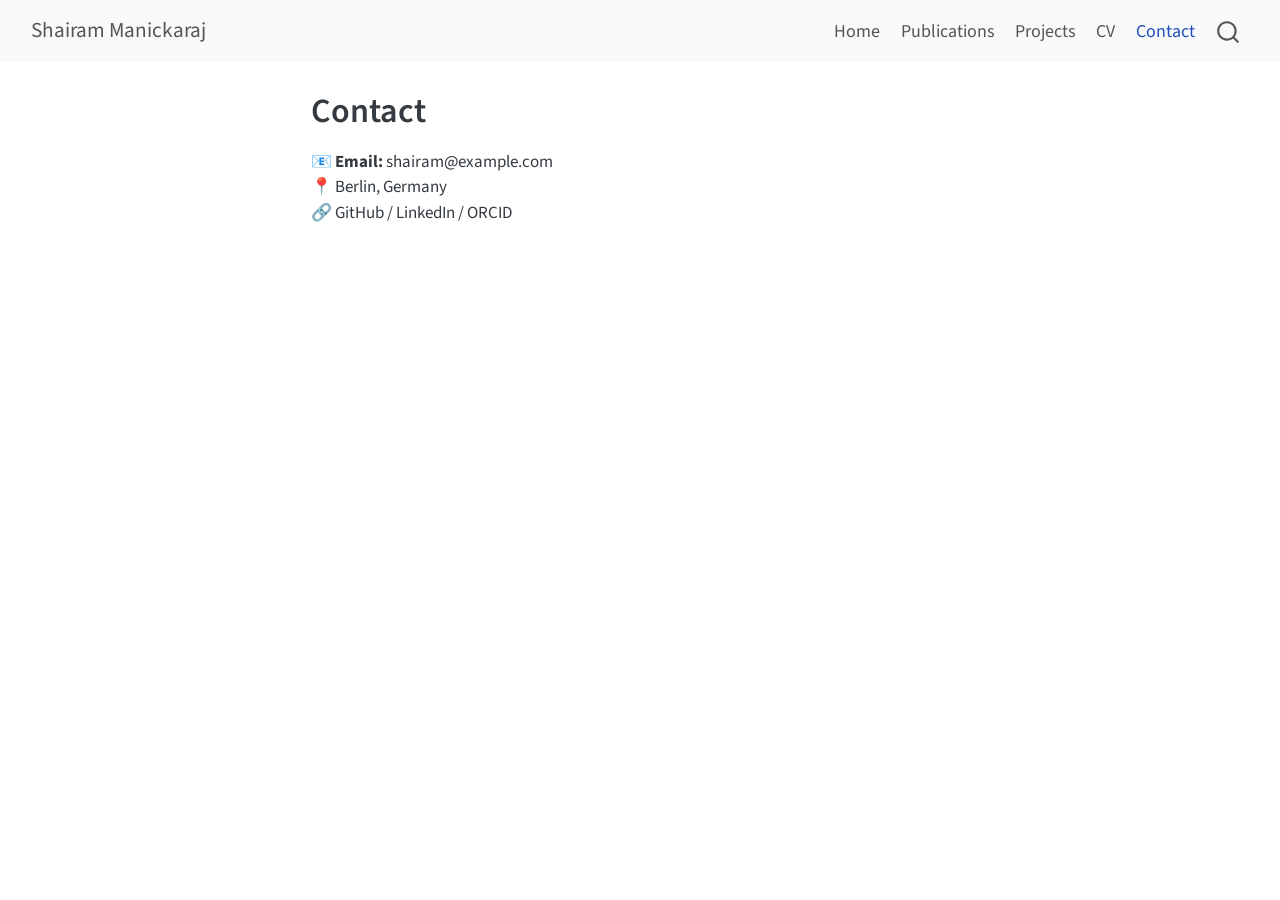
==== contact.html @ 75575f13 "Built site for gh-pages" ====
<!DOCTYPE html>
<html xmlns="http://www.w3.org/1999/xhtml" lang="en" xml:lang="en"><head>

<meta charset="utf-8">
<meta name="generator" content="quarto-1.8.26">

<meta name="viewport" content="width=device-width, initial-scale=1.0, user-scalable=yes">


<title>Contact – Shairam Manickaraj</title>
<style>
code{white-space: pre-wrap;}
span.smallcaps{font-variant: small-caps;}
div.columns{display: flex; gap: min(4vw, 1.5em);}
div.column{flex: auto; overflow-x: auto;}
div.hanging-indent{margin-left: 1.5em; text-indent: -1.5em;}
ul.task-list{list-style: none;}
ul.task-list li input[type="checkbox"] {
  width: 0.8em;
  margin: 0 0.8em 0.2em -1em; /* quarto-specific, see https://github.com/quarto-dev/quarto-cli/issues/4556 */ 
  vertical-align: middle;
}
</style>


<script src="site_libs/quarto-nav/quarto-nav.js"></script>
<script src="site_libs/quarto-nav/headroom.min.js"></script>
<script src="site_libs/clipboard/clipboard.min.js"></script>
<script src="site_libs/quarto-search/autocomplete.umd.js"></script>
<script src="site_libs/quarto-search/fuse.min.js"></script>
<script src="site_libs/quarto-search/quarto-search.js"></script>
<meta name="quarto:offset" content="./">
<script src="site_libs/quarto-html/quarto.js" type="module"></script>
<script src="site_libs/quarto-html/tabsets/tabsets.js" type="module"></script>
<script src="site_libs/quarto-html/axe/axe-check.js" type="module"></script>
<script src="site_libs/quarto-html/popper.min.js"></script>
<script src="site_libs/quarto-html/tippy.umd.min.js"></script>
<script src="site_libs/quarto-html/anchor.min.js"></script>
<link href="site_libs/quarto-html/tippy.css" rel="stylesheet">
<link href="site_libs/quarto-html/quarto-syntax-highlighting-587c61ba64f3a5504c4d52d930310e48.css" rel="stylesheet" id="quarto-text-highlighting-styles">
<script src="site_libs/bootstrap/bootstrap.min.js"></script>
<link href="site_libs/bootstrap/bootstrap-icons.css" rel="stylesheet">
<link href="site_libs/bootstrap/bootstrap-1ad55feb9503bf12a5a5fb2a8fa8284f.min.css" rel="stylesheet" append-hash="true" id="quarto-bootstrap" data-mode="light">
<script id="quarto-search-options" type="application/json">{
  "location": "navbar",
  "copy-button": false,
  "collapse-after": 3,
  "panel-placement": "end",
  "type": "overlay",
  "limit": 50,
  "keyboard-shortcut": [
    "f",
    "/",
    "s"
  ],
  "show-item-context": false,
  "language": {
    "search-no-results-text": "No results",
    "search-matching-documents-text": "matching documents",
    "search-copy-link-title": "Copy link to search",
    "search-hide-matches-text": "Hide additional matches",
    "search-more-match-text": "more match in this document",
    "search-more-matches-text": "more matches in this document",
    "search-clear-button-title": "Clear",
    "search-text-placeholder": "",
    "search-detached-cancel-button-title": "Cancel",
    "search-submit-button-title": "Submit",
    "search-label": "Search"
  }
}</script>


<link rel="stylesheet" href="styles.css">
</head>

<body class="nav-fixed fullcontent quarto-light">

<div id="quarto-search-results"></div>
  <header id="quarto-header" class="headroom fixed-top">
    <nav class="navbar navbar-expand-lg " data-bs-theme="dark">
      <div class="navbar-container container-fluid">
      <div class="navbar-brand-container mx-auto">
    <a class="navbar-brand" href="./index.html">
    <span class="navbar-title">Shairam Manickaraj</span>
    </a>
  </div>
            <div id="quarto-search" class="" title="Search"></div>
          <button class="navbar-toggler" type="button" data-bs-toggle="collapse" data-bs-target="#navbarCollapse" aria-controls="navbarCollapse" role="menu" aria-expanded="false" aria-label="Toggle navigation" onclick="if (window.quartoToggleHeadroom) { window.quartoToggleHeadroom(); }">
  <span class="navbar-toggler-icon"></span>
</button>
          <div class="collapse navbar-collapse" id="navbarCollapse">
            <ul class="navbar-nav navbar-nav-scroll ms-auto">
  <li class="nav-item">
    <a class="nav-link" href="./index.html"> 
<span class="menu-text">Home</span></a>
  </li>  
  <li class="nav-item">
    <a class="nav-link" href="./publications.html"> 
<span class="menu-text">Publications</span></a>
  </li>  
  <li class="nav-item">
    <a class="nav-link" href="./projects.html"> 
<span class="menu-text">Projects</span></a>
  </li>  
  <li class="nav-item">
    <a class="nav-link" href="./cv.html"> 
<span class="menu-text">CV</span></a>
  </li>  
  <li class="nav-item">
    <a class="nav-link active" href="./contact.html" aria-current="page"> 
<span class="menu-text">Contact</span></a>
  </li>  
</ul>
          </div> <!-- /navcollapse -->
            <div class="quarto-navbar-tools">
</div>
      </div> <!-- /container-fluid -->
    </nav>
</header>
<!-- content -->
<div id="quarto-content" class="quarto-container page-columns page-rows-contents page-layout-article page-navbar">
<!-- sidebar -->
<!-- margin-sidebar -->
    
<!-- main -->
<main class="content" id="quarto-document-content">

<header id="title-block-header" class="quarto-title-block default">
<div class="quarto-title">
<h1 class="title">Contact</h1>
</div>



<div class="quarto-title-meta">

    
  
    
  </div>
  


</header>


<p>📧 <strong>Email:</strong> shairam@example.com<br>
📍 Berlin, Germany<br>
🔗 GitHub / LinkedIn / ORCID</p>



</main> <!-- /main -->
<script id="quarto-html-after-body" type="application/javascript">
  window.document.addEventListener("DOMContentLoaded", function (event) {
    const icon = "";
    const anchorJS = new window.AnchorJS();
    anchorJS.options = {
      placement: 'right',
      icon: icon
    };
    anchorJS.add('.anchored');
    const isCodeAnnotation = (el) => {
      for (const clz of el.classList) {
        if (clz.startsWith('code-annotation-')) {                     
          return true;
        }
      }
      return false;
    }
    const onCopySuccess = function(e) {
      // button target
      const button = e.trigger;
      // don't keep focus
      button.blur();
      // flash "checked"
      button.classList.add('code-copy-button-checked');
      var currentTitle = button.getAttribute("title");
      button.setAttribute("title", "Copied!");
      let tooltip;
      if (window.bootstrap) {
        button.setAttribute("data-bs-toggle", "tooltip");
        button.setAttribute("data-bs-placement", "left");
        button.setAttribute("data-bs-title", "Copied!");
        tooltip = new bootstrap.Tooltip(button, 
          { trigger: "manual", 
            customClass: "code-copy-button-tooltip",
            offset: [0, -8]});
        tooltip.show();    
      }
      setTimeout(function() {
        if (tooltip) {
          tooltip.hide();
          button.removeAttribute("data-bs-title");
          button.removeAttribute("data-bs-toggle");
          button.removeAttribute("data-bs-placement");
        }
        button.setAttribute("title", currentTitle);
        button.classList.remove('code-copy-button-checked');
      }, 1000);
      // clear code selection
      e.clearSelection();
    }
    const getTextToCopy = function(trigger) {
      const outerScaffold = trigger.parentElement.cloneNode(true);
      const codeEl = outerScaffold.querySelector('code');
      for (const childEl of codeEl.children) {
        if (isCodeAnnotation(childEl)) {
          childEl.remove();
        }
      }
      return codeEl.innerText;
    }
    const clipboard = new window.ClipboardJS('.code-copy-button:not([data-in-quarto-modal])', {
      text: getTextToCopy
    });
    clipboard.on('success', onCopySuccess);
    if (window.document.getElementById('quarto-embedded-source-code-modal')) {
      const clipboardModal = new window.ClipboardJS('.code-copy-button[data-in-quarto-modal]', {
        text: getTextToCopy,
        container: window.document.getElementById('quarto-embedded-source-code-modal')
      });
      clipboardModal.on('success', onCopySuccess);
    }
      var localhostRegex = new RegExp(/^(?:http|https):\/\/localhost\:?[0-9]*\//);
      var mailtoRegex = new RegExp(/^mailto:/);
        var filterRegex = new RegExp('/' + window.location.host + '/');
      var isInternal = (href) => {
          return filterRegex.test(href) || localhostRegex.test(href) || mailtoRegex.test(href);
      }
      // Inspect non-navigation links and adorn them if external
     var links = window.document.querySelectorAll('a[href]:not(.nav-link):not(.navbar-brand):not(.toc-action):not(.sidebar-link):not(.sidebar-item-toggle):not(.pagination-link):not(.no-external):not([aria-hidden]):not(.dropdown-item):not(.quarto-navigation-tool):not(.about-link)');
      for (var i=0; i<links.length; i++) {
        const link = links[i];
        if (!isInternal(link.href)) {
          // undo the damage that might have been done by quarto-nav.js in the case of
          // links that we want to consider external
          if (link.dataset.originalHref !== undefined) {
            link.href = link.dataset.originalHref;
          }
        }
      }
    function tippyHover(el, contentFn, onTriggerFn, onUntriggerFn) {
      const config = {
        allowHTML: true,
        maxWidth: 500,
        delay: 100,
        arrow: false,
        appendTo: function(el) {
            return el.parentElement;
        },
        interactive: true,
        interactiveBorder: 10,
        theme: 'quarto',
        placement: 'bottom-start',
      };
      if (contentFn) {
        config.content = contentFn;
      }
      if (onTriggerFn) {
        config.onTrigger = onTriggerFn;
      }
      if (onUntriggerFn) {
        config.onUntrigger = onUntriggerFn;
      }
      window.tippy(el, config); 
    }
    const noterefs = window.document.querySelectorAll('a[role="doc-noteref"]');
    for (var i=0; i<noterefs.length; i++) {
      const ref = noterefs[i];
      tippyHover(ref, function() {
        // use id or data attribute instead here
        let href = ref.getAttribute('data-footnote-href') || ref.getAttribute('href');
        try { href = new URL(href).hash; } catch {}
        const id = href.replace(/^#\/?/, "");
        const note = window.document.getElementById(id);
        if (note) {
          return note.innerHTML;
        } else {
          return "";
        }
      });
    }
    const xrefs = window.document.querySelectorAll('a.quarto-xref');
    const processXRef = (id, note) => {
      // Strip column container classes
      const stripColumnClz = (el) => {
        el.classList.remove("page-full", "page-columns");
        if (el.children) {
          for (const child of el.children) {
            stripColumnClz(child);
          }
        }
      }
      stripColumnClz(note)
      if (id === null || id.startsWith('sec-')) {
        // Special case sections, only their first couple elements
        const container = document.createElement("div");
        if (note.children && note.children.length > 2) {
          container.appendChild(note.children[0].cloneNode(true));
          for (let i = 1; i < note.children.length; i++) {
            const child = note.children[i];
            if (child.tagName === "P" && child.innerText === "") {
              continue;
            } else {
              container.appendChild(child.cloneNode(true));
              break;
            }
          }
          if (window.Quarto?.typesetMath) {
            window.Quarto.typesetMath(container);
          }
          return container.innerHTML
        } else {
          if (window.Quarto?.typesetMath) {
            window.Quarto.typesetMath(note);
          }
          return note.innerHTML;
        }
      } else {
        // Remove any anchor links if they are present
        const anchorLink = note.querySelector('a.anchorjs-link');
        if (anchorLink) {
          anchorLink.remove();
        }
        if (window.Quarto?.typesetMath) {
          window.Quarto.typesetMath(note);
        }
        if (note.classList.contains("callout")) {
          return note.outerHTML;
        } else {
          return note.innerHTML;
        }
      }
    }
    for (var i=0; i<xrefs.length; i++) {
      const xref = xrefs[i];
      tippyHover(xref, undefined, function(instance) {
        instance.disable();
        let url = xref.getAttribute('href');
        let hash = undefined; 
        if (url.startsWith('#')) {
          hash = url;
        } else {
          try { hash = new URL(url).hash; } catch {}
        }
        if (hash) {
          const id = hash.replace(/^#\/?/, "");
          const note = window.document.getElementById(id);
          if (note !== null) {
            try {
              const html = processXRef(id, note.cloneNode(true));
              instance.setContent(html);
            } finally {
              instance.enable();
              instance.show();
            }
          } else {
            // See if we can fetch this
            fetch(url.split('#')[0])
            .then(res => res.text())
            .then(html => {
              const parser = new DOMParser();
              const htmlDoc = parser.parseFromString(html, "text/html");
              const note = htmlDoc.getElementById(id);
              if (note !== null) {
                const html = processXRef(id, note);
                instance.setContent(html);
              } 
            }).finally(() => {
              instance.enable();
              instance.show();
            });
          }
        } else {
          // See if we can fetch a full url (with no hash to target)
          // This is a special case and we should probably do some content thinning / targeting
          fetch(url)
          .then(res => res.text())
          .then(html => {
            const parser = new DOMParser();
            const htmlDoc = parser.parseFromString(html, "text/html");
            const note = htmlDoc.querySelector('main.content');
            if (note !== null) {
              // This should only happen for chapter cross references
              // (since there is no id in the URL)
              // remove the first header
              if (note.children.length > 0 && note.children[0].tagName === "HEADER") {
                note.children[0].remove();
              }
              const html = processXRef(null, note);
              instance.setContent(html);
            } 
          }).finally(() => {
            instance.enable();
            instance.show();
          });
        }
      }, function(instance) {
      });
    }
        let selectedAnnoteEl;
        const selectorForAnnotation = ( cell, annotation) => {
          let cellAttr = 'data-code-cell="' + cell + '"';
          let lineAttr = 'data-code-annotation="' +  annotation + '"';
          const selector = 'span[' + cellAttr + '][' + lineAttr + ']';
          return selector;
        }
        const selectCodeLines = (annoteEl) => {
          const doc = window.document;
          const targetCell = annoteEl.getAttribute("data-target-cell");
          const targetAnnotation = annoteEl.getAttribute("data-target-annotation");
          const annoteSpan = window.document.querySelector(selectorForAnnotation(targetCell, targetAnnotation));
          const lines = annoteSpan.getAttribute("data-code-lines").split(",");
          const lineIds = lines.map((line) => {
            return targetCell + "-" + line;
          })
          let top = null;
          let height = null;
          let parent = null;
          if (lineIds.length > 0) {
              //compute the position of the single el (top and bottom and make a div)
              const el = window.document.getElementById(lineIds[0]);
              top = el.offsetTop;
              height = el.offsetHeight;
              parent = el.parentElement.parentElement;
            if (lineIds.length > 1) {
              const lastEl = window.document.getElementById(lineIds[lineIds.length - 1]);
              const bottom = lastEl.offsetTop + lastEl.offsetHeight;
              height = bottom - top;
            }
            if (top !== null && height !== null && parent !== null) {
              // cook up a div (if necessary) and position it 
              let div = window.document.getElementById("code-annotation-line-highlight");
              if (div === null) {
                div = window.document.createElement("div");
                div.setAttribute("id", "code-annotation-line-highlight");
                div.style.position = 'absolute';
                parent.appendChild(div);
              }
              div.style.top = top - 2 + "px";
              div.style.height = height + 4 + "px";
              div.style.left = 0;
              let gutterDiv = window.document.getElementById("code-annotation-line-highlight-gutter");
              if (gutterDiv === null) {
                gutterDiv = window.document.createElement("div");
                gutterDiv.setAttribute("id", "code-annotation-line-highlight-gutter");
                gutterDiv.style.position = 'absolute';
                const codeCell = window.document.getElementById(targetCell);
                const gutter = codeCell.querySelector('.code-annotation-gutter');
                gutter.appendChild(gutterDiv);
              }
              gutterDiv.style.top = top - 2 + "px";
              gutterDiv.style.height = height + 4 + "px";
            }
            selectedAnnoteEl = annoteEl;
          }
        };
        const unselectCodeLines = () => {
          const elementsIds = ["code-annotation-line-highlight", "code-annotation-line-highlight-gutter"];
          elementsIds.forEach((elId) => {
            const div = window.document.getElementById(elId);
            if (div) {
              div.remove();
            }
          });
          selectedAnnoteEl = undefined;
        };
          // Handle positioning of the toggle
      window.addEventListener(
        "resize",
        throttle(() => {
          elRect = undefined;
          if (selectedAnnoteEl) {
            selectCodeLines(selectedAnnoteEl);
          }
        }, 10)
      );
      function throttle(fn, ms) {
      let throttle = false;
      let timer;
        return (...args) => {
          if(!throttle) { // first call gets through
              fn.apply(this, args);
              throttle = true;
          } else { // all the others get throttled
              if(timer) clearTimeout(timer); // cancel #2
              timer = setTimeout(() => {
                fn.apply(this, args);
                timer = throttle = false;
              }, ms);
          }
        };
      }
        // Attach click handler to the DT
        const annoteDls = window.document.querySelectorAll('dt[data-target-cell]');
        for (const annoteDlNode of annoteDls) {
          annoteDlNode.addEventListener('click', (event) => {
            const clickedEl = event.target;
            if (clickedEl !== selectedAnnoteEl) {
              unselectCodeLines();
              const activeEl = window.document.querySelector('dt[data-target-cell].code-annotation-active');
              if (activeEl) {
                activeEl.classList.remove('code-annotation-active');
              }
              selectCodeLines(clickedEl);
              clickedEl.classList.add('code-annotation-active');
            } else {
              // Unselect the line
              unselectCodeLines();
              clickedEl.classList.remove('code-annotation-active');
            }
          });
        }
    const findCites = (el) => {
      const parentEl = el.parentElement;
      if (parentEl) {
        const cites = parentEl.dataset.cites;
        if (cites) {
          return {
            el,
            cites: cites.split(' ')
          };
        } else {
          return findCites(el.parentElement)
        }
      } else {
        return undefined;
      }
    };
    var bibliorefs = window.document.querySelectorAll('a[role="doc-biblioref"]');
    for (var i=0; i<bibliorefs.length; i++) {
      const ref = bibliorefs[i];
      const citeInfo = findCites(ref);
      if (citeInfo) {
        tippyHover(citeInfo.el, function() {
          var popup = window.document.createElement('div');
          citeInfo.cites.forEach(function(cite) {
            var citeDiv = window.document.createElement('div');
            citeDiv.classList.add('hanging-indent');
            citeDiv.classList.add('csl-entry');
            var biblioDiv = window.document.getElementById('ref-' + cite);
            if (biblioDiv) {
              citeDiv.innerHTML = biblioDiv.innerHTML;
            }
            popup.appendChild(citeDiv);
          });
          return popup.innerHTML;
        });
      }
    }
  });
  </script>
</div> <!-- /content -->




</body></html>
---- site_libs/quarto-html/tippy.css ----
.tippy-box[data-animation=fade][data-state=hidden]{opacity:0}[data-tippy-root]{max-width:calc(100vw - 10px)}.tippy-box{position:relative;background-color:#333;color:#fff;border-radius:4px;font-size:14px;line-height:1.4;white-space:normal;outline:0;transition-property:transform,visibility,opacity}.tippy-box[data-placement^=top]>.tippy-arrow{bottom:0}.tippy-box[data-placement^=top]>.tippy-arrow:before{bottom:-7px;left:0;border-width:8px 8px 0;border-top-color:initial;transform-origin:center top}.tippy-box[data-placement^=bottom]>.tippy-arrow{top:0}.tippy-box[data-placement^=bottom]>.tippy-arrow:before{top:-7px;left:0;border-width:0 8px 8px;border-bottom-color:initial;transform-origin:center bottom}.tippy-box[data-placement^=left]>.tippy-arrow{right:0}.tippy-box[data-placement^=left]>.tippy-arrow:before{border-width:8px 0 8px 8px;border-left-color:initial;right:-7px;transform-origin:center left}.tippy-box[data-placement^=right]>.tippy-arrow{left:0}.tippy-box[data-placement^=right]>.tippy-arrow:before{left:-7px;border-width:8px 8px 8px 0;border-right-color:initial;transform-origin:center right}.tippy-box[data-inertia][data-state=visible]{transition-timing-function:cubic-bezier(.54,1.5,.38,1.11)}.tippy-arrow{width:16px;height:16px;color:#333}.tippy-arrow:before{content:"";position:absolute;border-color:transparent;border-style:solid}.tippy-content{position:relative;padding:5px 9px;z-index:1}
---- site_libs/quarto-html/quarto-syntax-highlighting-587c61ba64f3a5504c4d52d930310e48.css ----
/* quarto syntax highlight colors */
:root {
  --quarto-hl-ot-color: #003B4F;
  --quarto-hl-at-color: #657422;
  --quarto-hl-ss-color: #20794D;
  --quarto-hl-an-color: #5E5E5E;
  --quarto-hl-fu-color: #4758AB;
  --quarto-hl-st-color: #20794D;
  --quarto-hl-cf-color: #003B4F;
  --quarto-hl-op-color: #5E5E5E;
  --quarto-hl-er-color: #AD0000;
  --quarto-hl-bn-color: #AD0000;
  --quarto-hl-al-color: #AD0000;
  --quarto-hl-va-color: #111111;
  --quarto-hl-bu-color: inherit;
  --quarto-hl-ex-color: inherit;
  --quarto-hl-pp-color: #AD0000;
  --quarto-hl-in-color: #5E5E5E;
  --quarto-hl-vs-color: #20794D;
  --quarto-hl-wa-color: #5E5E5E;
  --quarto-hl-do-color: #5E5E5E;
  --quarto-hl-im-color: #00769E;
  --quarto-hl-ch-color: #20794D;
  --quarto-hl-dt-color: #AD0000;
  --quarto-hl-fl-color: #AD0000;
  --quarto-hl-co-color: #5E5E5E;
  --quarto-hl-cv-color: #5E5E5E;
  --quarto-hl-cn-color: #8f5902;
  --quarto-hl-sc-color: #5E5E5E;
  --quarto-hl-dv-color: #AD0000;
  --quarto-hl-kw-color: #003B4F;
}

/* other quarto variables */
:root {
  --quarto-font-monospace: SFMono-Regular, Menlo, Monaco, Consolas, "Liberation Mono", "Courier New", monospace;
}

/* syntax highlight based on Pandoc's rules */
pre > code.sourceCode > span {
  color: #003B4F;
}

code.sourceCode > span {
  color: #003B4F;
}

div.sourceCode,
div.sourceCode pre.sourceCode {
  color: #003B4F;
}

/* Normal */
code span {
  color: #003B4F;
}

/* Alert */
code span.al {
  color: #AD0000;
  font-style: inherit;
}

/* Annotation */
code span.an {
  color: #5E5E5E;
  font-style: inherit;
}

/* Attribute */
code span.at {
  color: #657422;
  font-style: inherit;
}

/* BaseN */
code span.bn {
  color: #AD0000;
  font-style: inherit;
}

/* BuiltIn */
code span.bu {
  font-style: inherit;
}

/* ControlFlow */
code span.cf {
  color: #003B4F;
  font-weight: bold;
  font-style: inherit;
}

/* Char */
code span.ch {
  color: #20794D;
  font-style: inherit;
}

/* Constant */
code span.cn {
  color: #8f5902;
  font-style: inherit;
}

/* Comment */
code span.co {
  color: #5E5E5E;
  font-style: inherit;
}

/* CommentVar */
code span.cv {
  color: #5E5E5E;
  font-style: italic;
}

/* Documentation */
code span.do {
  color: #5E5E5E;
  font-style: italic;
}

/* DataType */
code span.dt {
  color: #AD0000;
  font-style: inherit;
}

/* DecVal */
code span.dv {
  color: #AD0000;
  font-style: inherit;
}

/* Error */
code span.er {
  color: #AD0000;
  font-style: inherit;
}

/* Extension */
code span.ex {
  font-style: inherit;
}

/* Float */
code span.fl {
  color: #AD0000;
  font-style: inherit;
}

/* Function */
code span.fu {
  color: #4758AB;
  font-style: inherit;
}

/* Import */
code span.im {
  color: #00769E;
  font-style: inherit;
}

/* Information */
code span.in {
  color: #5E5E5E;
  font-style: inherit;
}

/* Keyword */
code span.kw {
  color: #003B4F;
  font-weight: bold;
  font-style: inherit;
}

/* Operator */
code span.op {
  color: #5E5E5E;
  font-style: inherit;
}

/* Other */
code span.ot {
  color: #003B4F;
  font-style: inherit;
}

/* Preprocessor */
code span.pp {
  color: #AD0000;
  font-style: inherit;
}

/* SpecialChar */
code span.sc {
  color: #5E5E5E;
  font-style: inherit;
}

/* SpecialString */
code span.ss {
  color: #20794D;
  font-style: inherit;
}

/* String */
code span.st {
  color: #20794D;
  font-style: inherit;
}

/* Variable */
code span.va {
  color: #111111;
  font-style: inherit;
}

/* VerbatimString */
code span.vs {
  color: #20794D;
  font-style: inherit;
}

/* Warning */
code span.wa {
  color: #5E5E5E;
  font-style: italic;
}

.prevent-inlining {
  content: "</";
}

/*# sourceMappingURL=2dce1cc6c82594539e1579de68416b47.css.map */
---- styles.css ----
body {
  max-width: 900px;
  margin: auto;
  font-size: 17px;
}

img {
  border-radius: 6px;
}

.navbar {
  font-size: 18px;
}

/* Soft headings */
h1, h2, h3 {
  font-weight: 600;
}

/* Add spacing to sections */
section {
  margin-bottom: 40px;
}
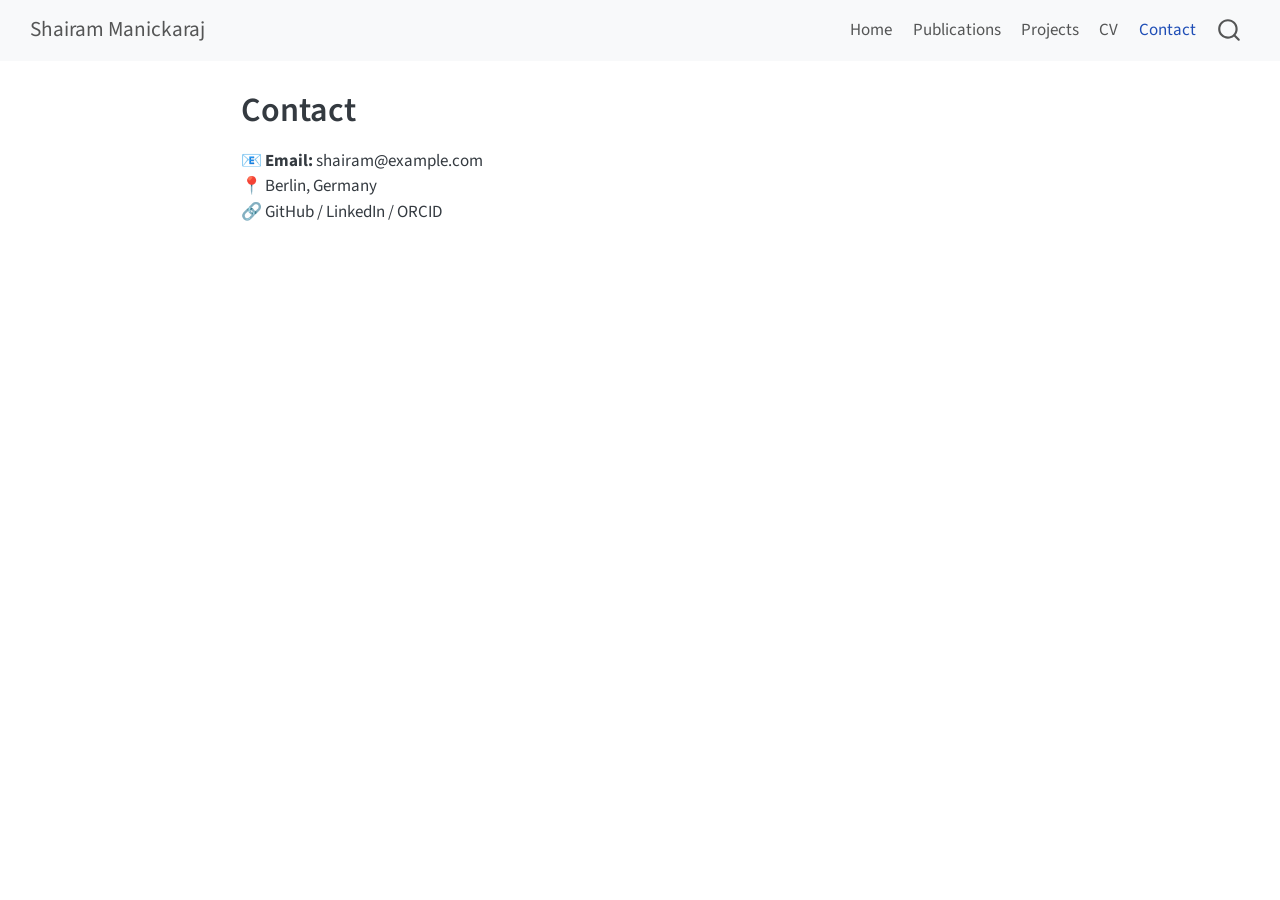
==== commit b6412657: "Built site for gh-pages" ====
--- a/contact.html
+++ b/contact.html
@@ -224,7 +224,7 @@
     }
       var localhostRegex = new RegExp(/^(?:http|https):\/\/localhost\:?[0-9]*\//);
       var mailtoRegex = new RegExp(/^mailto:/);
-        var filterRegex = new RegExp('/' + window.location.host + '/');
+        var filterRegex = new RegExp("https:\/\/ShairamM\.github\.io\/");
       var isInternal = (href) => {
           return filterRegex.test(href) || localhostRegex.test(href) || mailtoRegex.test(href);
       }
